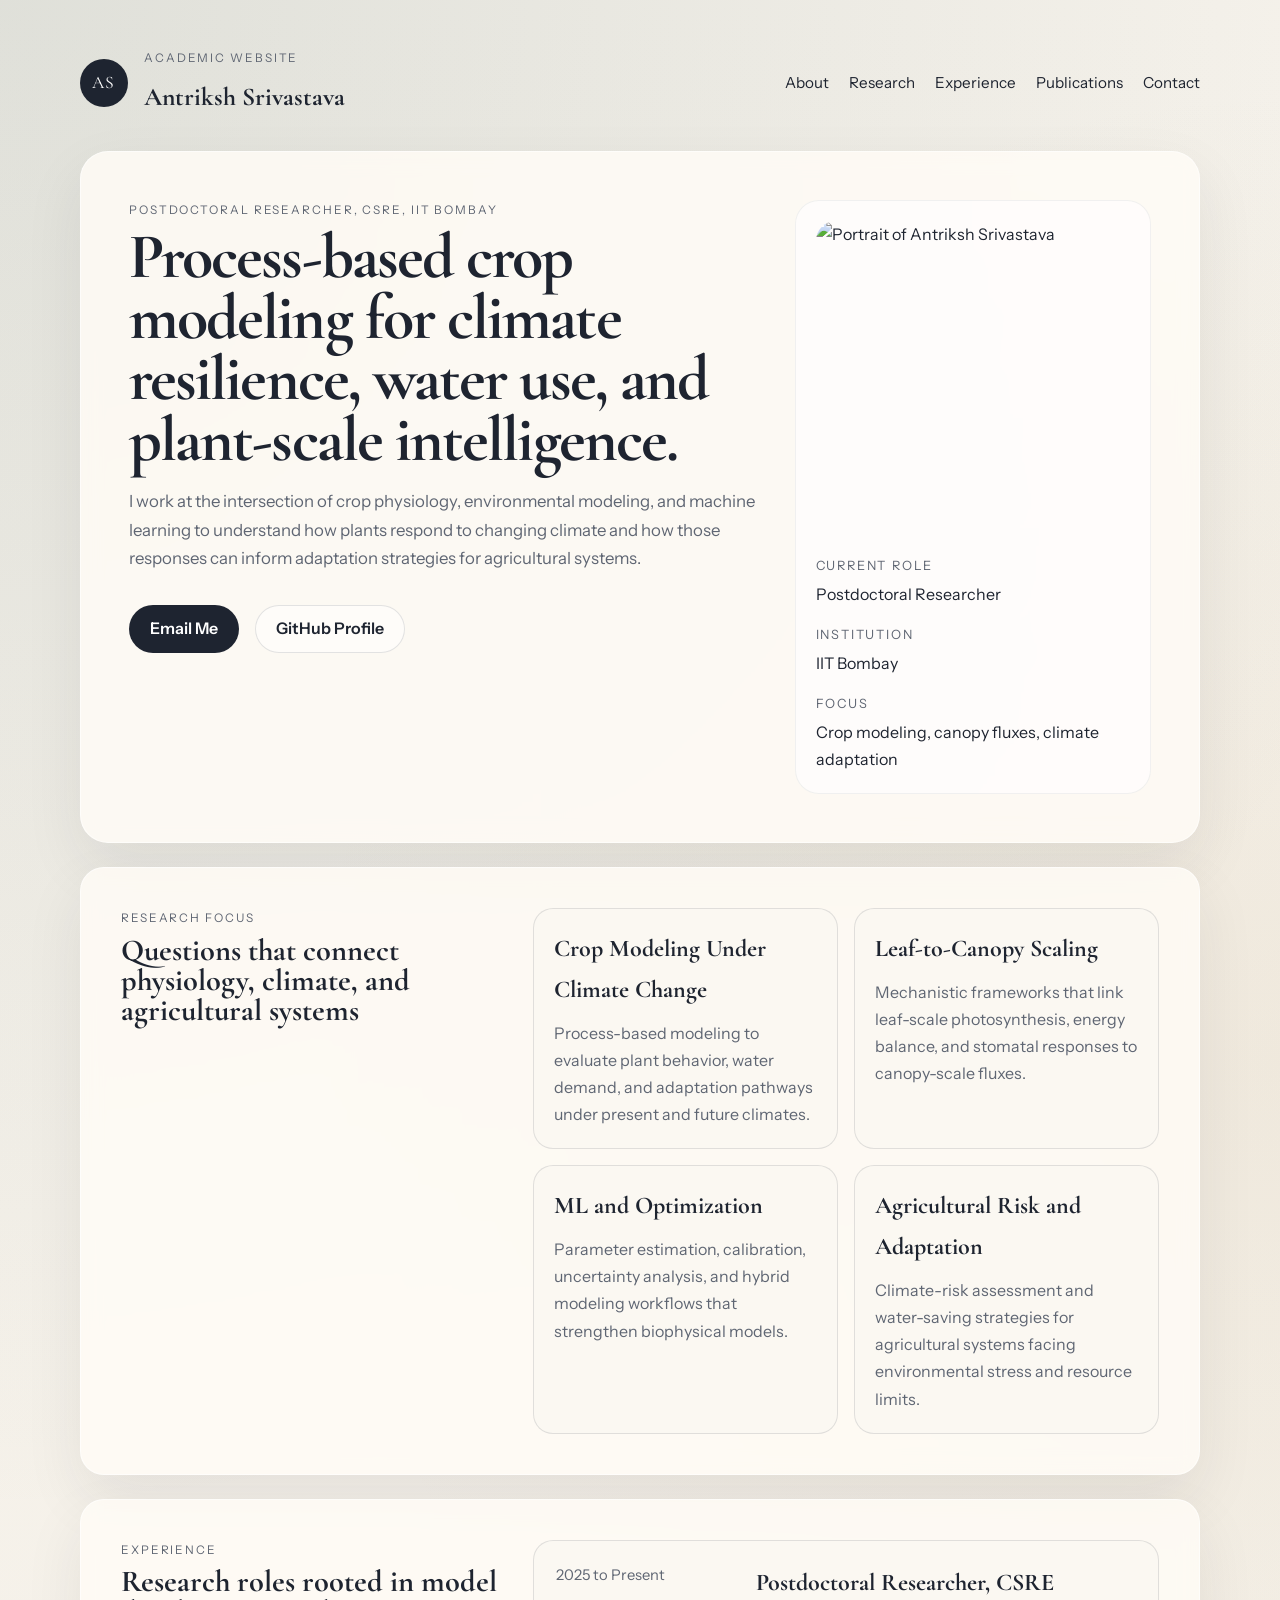
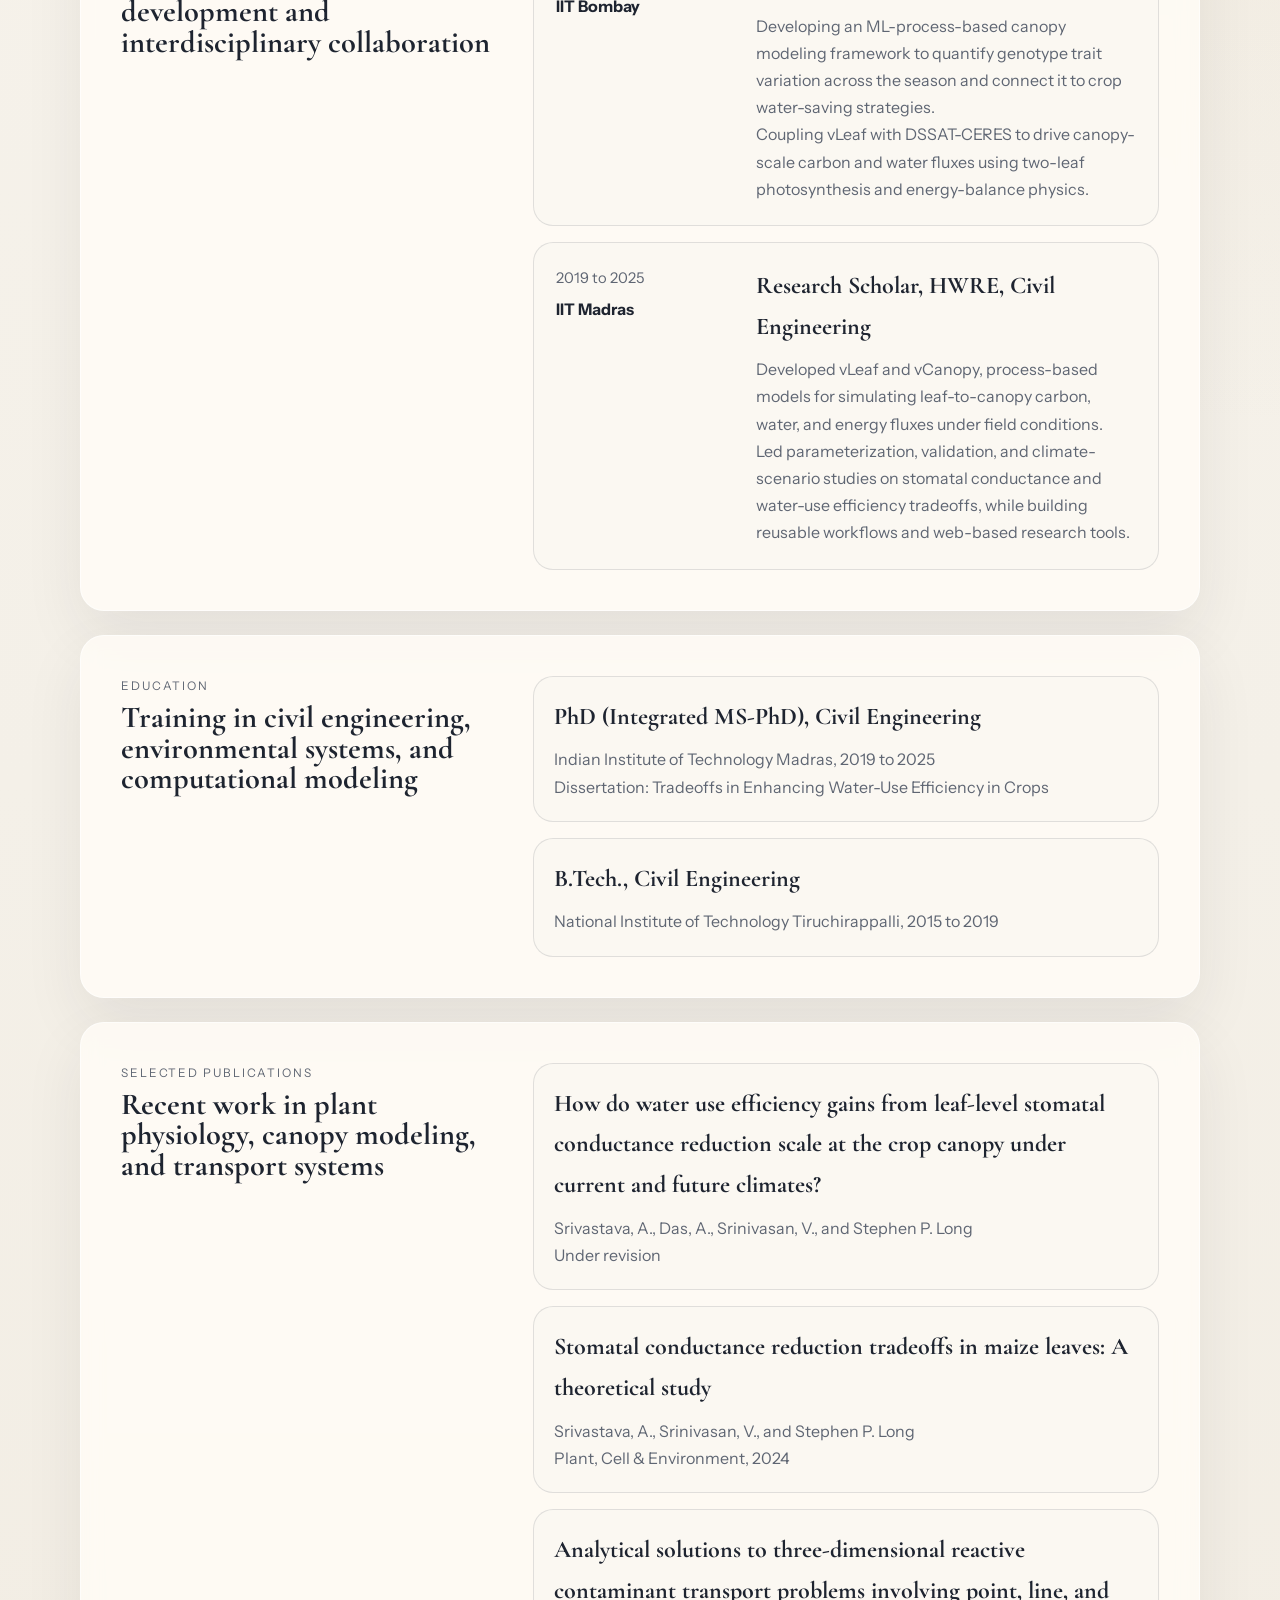
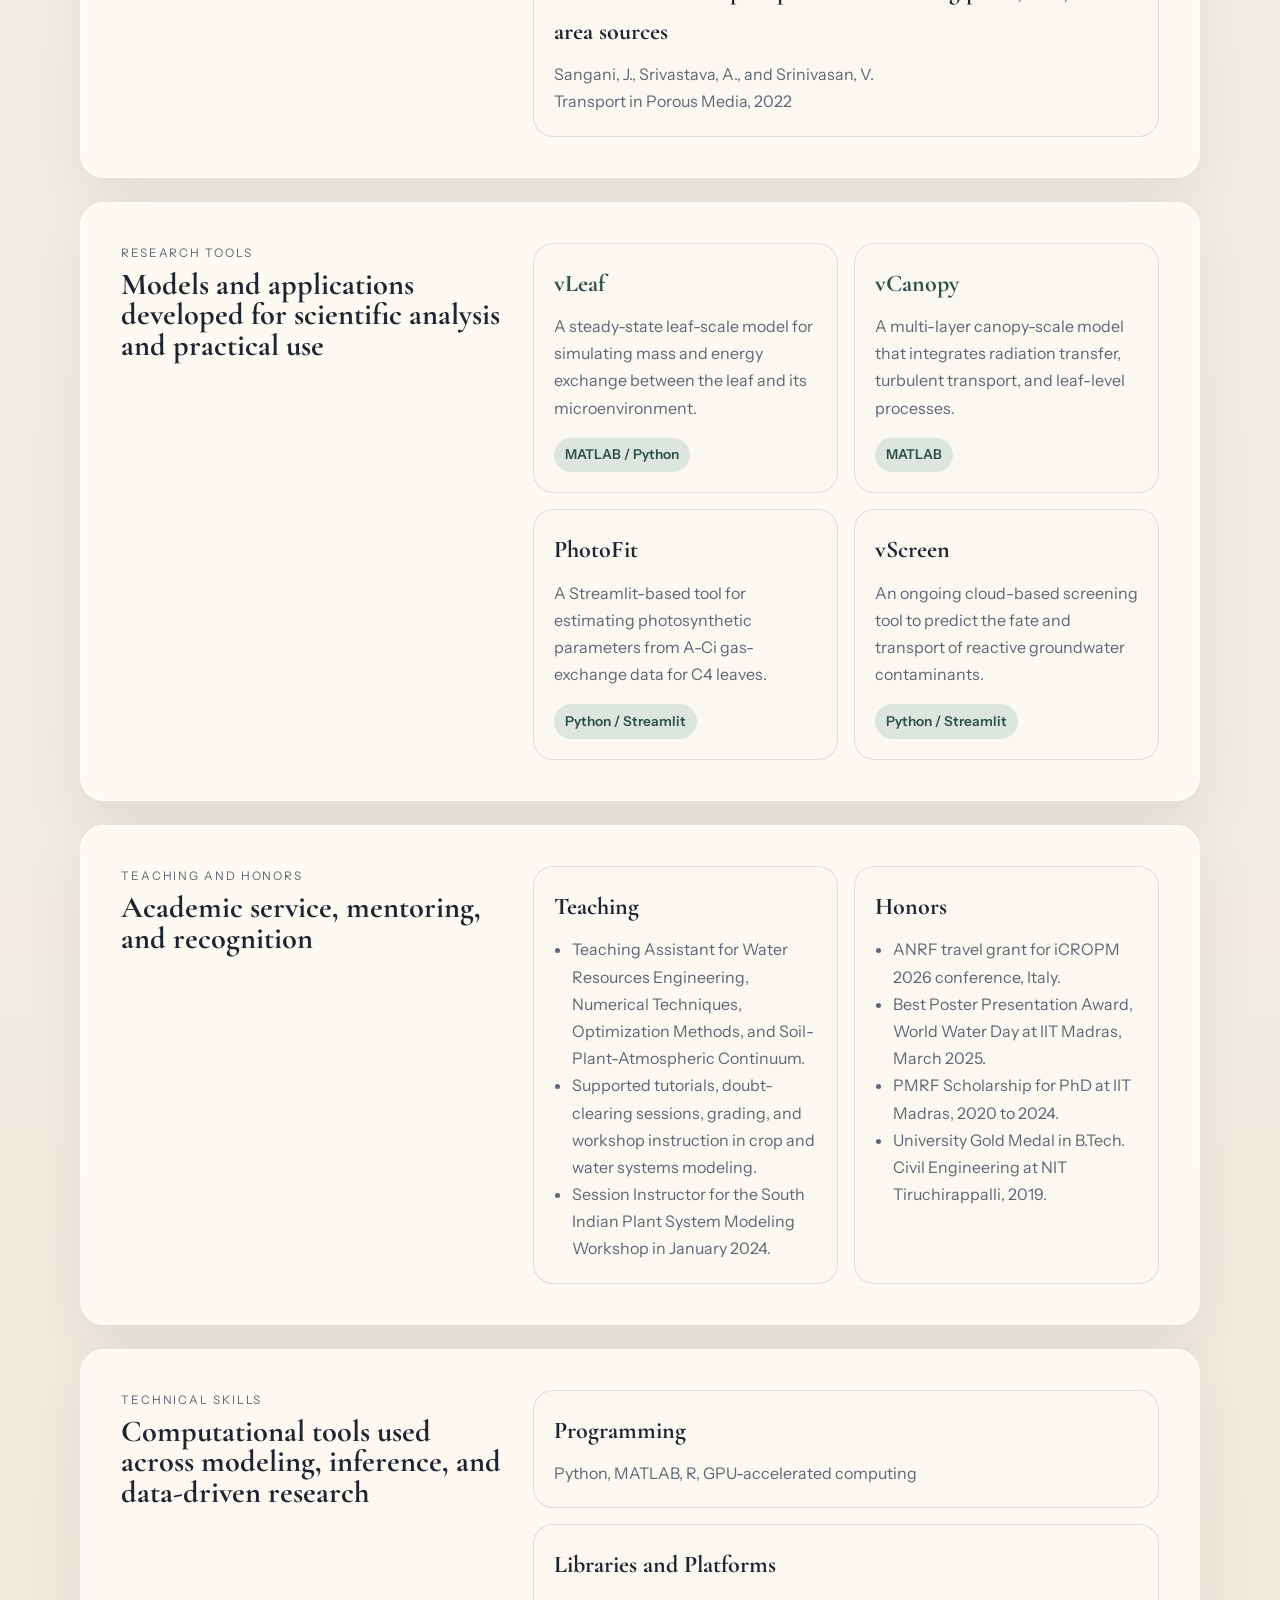
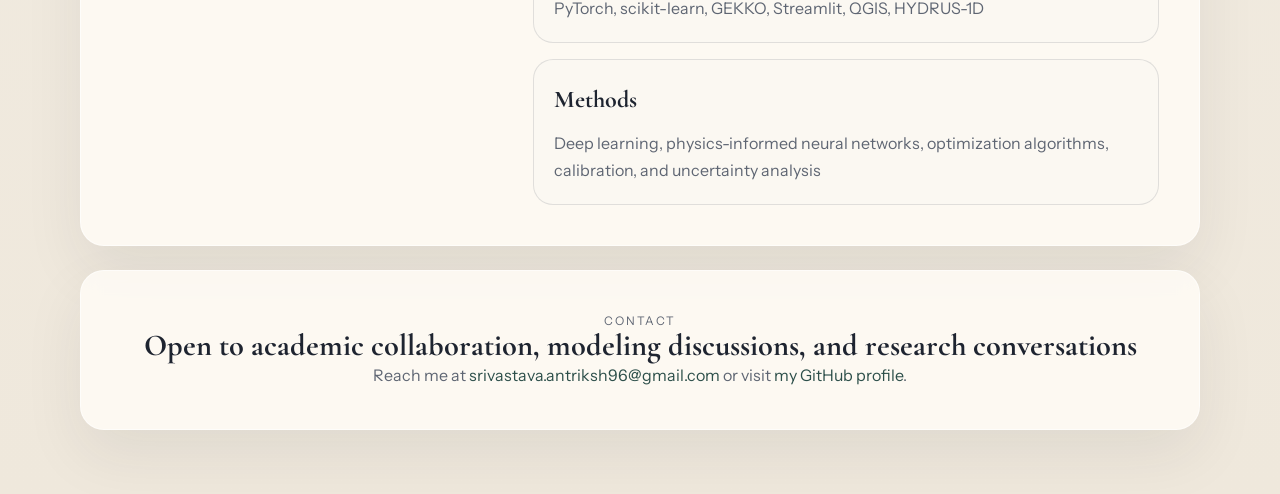
==== index.html @ 42d71ba9 "Create personal academic website" ====
<!DOCTYPE html>
<html lang="en">
<head>
  <meta charset="UTF-8">
  <meta name="viewport" content="width=device-width, initial-scale=1.0">
  <title>Antriksh Srivastava | Research Profile</title>
  <meta name="description" content="Academic profile of Antriksh Srivastava, Postdoctoral Researcher working on crop modeling, climate adaptation, and plant-environment interactions.">
  <link rel="preconnect" href="https://fonts.googleapis.com">
  <link rel="preconnect" href="https://fonts.gstatic.com" crossorigin>
  <link href="https://fonts.googleapis.com/css2?family=Cormorant+Garamond:wght@500;600;700&family=Instrument+Sans:wght@400;500;600&display=swap" rel="stylesheet">
  <link rel="stylesheet" href="styles.css">
</head>
<body>
  <div class="page-shell">
    <header class="site-header">
      <div class="brand">
        <span class="brand-mark">AS</span>
        <div>
          <p class="eyebrow">Academic Website</p>
          <h1>Antriksh Srivastava</h1>
        </div>
      </div>
      <nav class="site-nav" aria-label="Primary navigation">
        <a href="#about">About</a>
        <a href="#research">Research</a>
        <a href="#experience">Experience</a>
        <a href="#publications">Publications</a>
        <a href="#contact">Contact</a>
      </nav>
    </header>

    <main>
      <section class="hero" id="about">
        <div class="hero-copy">
          <p class="eyebrow">Postdoctoral Researcher, CSRE, IIT Bombay</p>
          <h2>Process-based crop modeling for climate resilience, water use, and plant-scale intelligence.</h2>
          <p class="lead">
            I work at the intersection of crop physiology, environmental modeling, and machine learning to understand how
            plants respond to changing climate and how those responses can inform adaptation strategies for agricultural systems.
          </p>
          <div class="hero-actions">
            <a class="button button-primary" href="mailto:srivastava.antriksh96@gmail.com">Email Me</a>
            <a class="button button-secondary" href="https://github.com/GitHub-srivastava" target="_blank" rel="noreferrer">GitHub Profile</a>
          </div>
        </div>
        <aside class="hero-card">
          <img src="https://avatars.githubusercontent.com/u/59443914?v=4" alt="Portrait of Antriksh Srivastava" class="profile-image">
          <dl>
            <div>
              <dt>Current Role</dt>
              <dd>Postdoctoral Researcher</dd>
            </div>
            <div>
              <dt>Institution</dt>
              <dd>IIT Bombay</dd>
            </div>
            <div>
              <dt>Focus</dt>
              <dd>Crop modeling, canopy fluxes, climate adaptation</dd>
            </div>
          </dl>
        </aside>
      </section>

      <section class="section-grid" id="research">
        <div>
          <p class="section-label">Research Focus</p>
          <h3>Questions that connect physiology, climate, and agricultural systems</h3>
        </div>
        <div class="cards">
          <article class="card">
            <h4>Crop Modeling Under Climate Change</h4>
            <p>Process-based modeling to evaluate plant behavior, water demand, and adaptation pathways under present and future climates.</p>
          </article>
          <article class="card">
            <h4>Leaf-to-Canopy Scaling</h4>
            <p>Mechanistic frameworks that link leaf-scale photosynthesis, energy balance, and stomatal responses to canopy-scale fluxes.</p>
          </article>
          <article class="card">
            <h4>ML and Optimization</h4>
            <p>Parameter estimation, calibration, uncertainty analysis, and hybrid modeling workflows that strengthen biophysical models.</p>
          </article>
          <article class="card">
            <h4>Agricultural Risk and Adaptation</h4>
            <p>Climate-risk assessment and water-saving strategies for agricultural systems facing environmental stress and resource limits.</p>
          </article>
        </div>
      </section>

      <section class="section-grid" id="experience">
        <div>
          <p class="section-label">Experience</p>
          <h3>Research roles rooted in model development and interdisciplinary collaboration</h3>
        </div>
        <div class="timeline">
          <article class="timeline-item">
            <div class="timeline-meta">
              <span>2025 to Present</span>
              <strong>IIT Bombay</strong>
            </div>
            <div>
              <h4>Postdoctoral Researcher, CSRE</h4>
              <p>Developing an ML-process-based canopy modeling framework to quantify genotype trait variation across the season and connect it to crop water-saving strategies.</p>
              <p>Coupling vLeaf with DSSAT-CERES to drive canopy-scale carbon and water fluxes using two-leaf photosynthesis and energy-balance physics.</p>
            </div>
          </article>
          <article class="timeline-item">
            <div class="timeline-meta">
              <span>2019 to 2025</span>
              <strong>IIT Madras</strong>
            </div>
            <div>
              <h4>Research Scholar, HWRE, Civil Engineering</h4>
              <p>Developed vLeaf and vCanopy, process-based models for simulating leaf-to-canopy carbon, water, and energy fluxes under field conditions.</p>
              <p>Led parameterization, validation, and climate-scenario studies on stomatal conductance and water-use efficiency tradeoffs, while building reusable workflows and web-based research tools.</p>
            </div>
          </article>
        </div>
      </section>

      <section class="section-grid">
        <div>
          <p class="section-label">Education</p>
          <h3>Training in civil engineering, environmental systems, and computational modeling</h3>
        </div>
        <div class="stack-list">
          <article>
            <h4>PhD (Integrated MS-PhD), Civil Engineering</h4>
            <p>Indian Institute of Technology Madras, 2019 to 2025</p>
            <p class="muted">Dissertation: Tradeoffs in Enhancing Water-Use Efficiency in Crops</p>
          </article>
          <article>
            <h4>B.Tech., Civil Engineering</h4>
            <p>National Institute of Technology Tiruchirappalli, 2015 to 2019</p>
          </article>
        </div>
      </section>

      <section class="section-grid" id="publications">
        <div>
          <p class="section-label">Selected Publications</p>
          <h3>Recent work in plant physiology, canopy modeling, and transport systems</h3>
        </div>
        <div class="stack-list publication-list">
          <article>
            <h4>How do water use efficiency gains from leaf-level stomatal conductance reduction scale at the crop canopy under current and future climates?</h4>
            <p>Srivastava, A., Das, A., Srinivasan, V., and Stephen P. Long</p>
            <p class="muted">Under revision</p>
          </article>
          <article>
            <h4>Stomatal conductance reduction tradeoffs in maize leaves: A theoretical study</h4>
            <p>Srivastava, A., Srinivasan, V., and Stephen P. Long</p>
            <p class="muted">Plant, Cell &amp; Environment, 2024</p>
          </article>
          <article>
            <h4>Analytical solutions to three-dimensional reactive contaminant transport problems involving point, line, and area sources</h4>
            <p>Sangani, J., Srivastava, A., and Srinivasan, V.</p>
            <p class="muted">Transport in Porous Media, 2022</p>
          </article>
        </div>
      </section>

      <section class="section-grid">
        <div>
          <p class="section-label">Research Tools</p>
          <h3>Models and applications developed for scientific analysis and practical use</h3>
        </div>
        <div class="cards">
          <article class="card tool-card">
            <h4><a href="https://github.com/GitHub-srivastava/vLeaf" target="_blank" rel="noreferrer">vLeaf</a></h4>
            <p>A steady-state leaf-scale model for simulating mass and energy exchange between the leaf and its microenvironment.</p>
            <span class="tag">MATLAB / Python</span>
          </article>
          <article class="card tool-card">
            <h4><a href="https://github.com/GitHub-srivastava/vCanopy" target="_blank" rel="noreferrer">vCanopy</a></h4>
            <p>A multi-layer canopy-scale model that integrates radiation transfer, turbulent transport, and leaf-level processes.</p>
            <span class="tag">MATLAB</span>
          </article>
          <article class="card tool-card">
            <h4>PhotoFit</h4>
            <p>A Streamlit-based tool for estimating photosynthetic parameters from A-Ci gas-exchange data for C4 leaves.</p>
            <span class="tag">Python / Streamlit</span>
          </article>
          <article class="card tool-card">
            <h4>vScreen</h4>
            <p>An ongoing cloud-based screening tool to predict the fate and transport of reactive groundwater contaminants.</p>
            <span class="tag">Python / Streamlit</span>
          </article>
        </div>
      </section>

      <section class="section-grid">
        <div>
          <p class="section-label">Teaching and Honors</p>
          <h3>Academic service, mentoring, and recognition</h3>
        </div>
        <div class="two-column-list">
          <div>
            <h4>Teaching</h4>
            <ul>
              <li>Teaching Assistant for Water Resources Engineering, Numerical Techniques, Optimization Methods, and Soil-Plant-Atmospheric Continuum.</li>
              <li>Supported tutorials, doubt-clearing sessions, grading, and workshop instruction in crop and water systems modeling.</li>
              <li>Session Instructor for the South Indian Plant System Modeling Workshop in January 2024.</li>
            </ul>
          </div>
          <div>
            <h4>Honors</h4>
            <ul>
              <li>ANRF travel grant for iCROPM 2026 conference, Italy.</li>
              <li>Best Poster Presentation Award, World Water Day at IIT Madras, March 2025.</li>
              <li>PMRF Scholarship for PhD at IIT Madras, 2020 to 2024.</li>
              <li>University Gold Medal in B.Tech. Civil Engineering at NIT Tiruchirappalli, 2019.</li>
            </ul>
          </div>
        </div>
      </section>

      <section class="section-grid">
        <div>
          <p class="section-label">Technical Skills</p>
          <h3>Computational tools used across modeling, inference, and data-driven research</h3>
        </div>
        <div class="skill-groups">
          <article>
            <h4>Programming</h4>
            <p>Python, MATLAB, R, GPU-accelerated computing</p>
          </article>
          <article>
            <h4>Libraries and Platforms</h4>
            <p>PyTorch, scikit-learn, GEKKO, Streamlit, QGIS, HYDRUS-1D</p>
          </article>
          <article>
            <h4>Methods</h4>
            <p>Deep learning, physics-informed neural networks, optimization algorithms, calibration, and uncertainty analysis</p>
          </article>
        </div>
      </section>

      <section class="contact-section" id="contact">
        <p class="section-label">Contact</p>
        <h3>Open to academic collaboration, modeling discussions, and research conversations</h3>
        <p>
          Reach me at <a href="mailto:srivastava.antriksh96@gmail.com">srivastava.antriksh96@gmail.com</a>
          or visit <a href="https://github.com/GitHub-srivastava" target="_blank" rel="noreferrer">my GitHub profile</a>.
        </p>
      </section>
    </main>
  </div>
</body>
</html>
---- styles.css ----
:root {
  --bg: #f4f0e8;
  --paper: rgba(255, 252, 246, 0.85);
  --surface: #fbf8f2;
  --ink: #1e2430;
  --muted: #5f6673;
  --line: rgba(30, 36, 48, 0.12);
  --accent: #2d4f4a;
  --accent-soft: #dce6df;
  --shadow: 0 24px 60px rgba(34, 41, 56, 0.08);
}

* {
  box-sizing: border-box;
}

html {
  scroll-behavior: smooth;
}

body {
  margin: 0;
  font-family: "Instrument Sans", sans-serif;
  color: var(--ink);
  background:
    radial-gradient(circle at top left, rgba(45, 79, 74, 0.12), transparent 28%),
    radial-gradient(circle at right 20%, rgba(189, 163, 119, 0.12), transparent 22%),
    linear-gradient(180deg, #f8f4ed 0%, var(--bg) 45%, #efe8dc 100%);
  line-height: 1.7;
}

img {
  max-width: 100%;
  display: block;
}

a {
  color: var(--accent);
  text-decoration: none;
}

a:hover {
  text-decoration: underline;
}

.page-shell {
  width: min(1120px, calc(100% - 2rem));
  margin: 0 auto;
  padding: 2rem 0 4rem;
}

.site-header {
  display: flex;
  justify-content: space-between;
  align-items: center;
  gap: 1.5rem;
  padding: 1rem 0 2rem;
}

.brand {
  display: flex;
  align-items: center;
  gap: 1rem;
}

.brand h1,
.hero h2,
.section-grid h3,
.contact-section h3,
.card h4,
.timeline-item h4,
.stack-list h4,
.two-column-list h4,
.skill-groups h4 {
  font-family: "Cormorant Garamond", serif;
}

.brand h1 {
  margin: 0;
  font-size: 1.6rem;
}

.brand-mark {
  width: 3rem;
  height: 3rem;
  border-radius: 50%;
  display: grid;
  place-items: center;
  background: var(--ink);
  color: #fff;
  font-family: "Cormorant Garamond", serif;
  font-size: 1.1rem;
  letter-spacing: 0.08em;
}

.eyebrow,
.section-label {
  margin: 0 0 0.45rem;
  text-transform: uppercase;
  letter-spacing: 0.16em;
  font-size: 0.74rem;
  color: var(--muted);
}

.site-nav {
  display: flex;
  flex-wrap: wrap;
  gap: 1.25rem;
}

.site-nav a {
  font-size: 0.95rem;
  color: var(--ink);
}

.hero,
.section-grid,
.contact-section {
  background: var(--paper);
  border: 1px solid rgba(255, 255, 255, 0.55);
  box-shadow: var(--shadow);
  backdrop-filter: blur(10px);
}

.hero {
  display: grid;
  grid-template-columns: minmax(0, 1.6fr) minmax(280px, 0.9fr);
  gap: 2rem;
  padding: 3rem;
  border-radius: 28px;
}

.hero h2 {
  margin: 0;
  font-size: clamp(2.7rem, 5vw, 4.4rem);
  line-height: 0.95;
  letter-spacing: -0.03em;
}

.lead {
  max-width: 62ch;
  font-size: 1.05rem;
  color: var(--muted);
}

.hero-actions {
  display: flex;
  flex-wrap: wrap;
  gap: 1rem;
  margin-top: 2rem;
}

.button {
  display: inline-flex;
  align-items: center;
  justify-content: center;
  min-height: 48px;
  padding: 0 1.25rem;
  border-radius: 999px;
  border: 1px solid transparent;
  font-weight: 600;
}

.button:hover {
  text-decoration: none;
}

.button-primary {
  background: var(--ink);
  color: #fff;
}

.button-secondary {
  border-color: var(--line);
  color: var(--ink);
  background: rgba(255, 255, 255, 0.55);
}

.hero-card {
  padding: 1.25rem;
  border-radius: 24px;
  background: rgba(255, 255, 255, 0.62);
  border: 1px solid rgba(30, 36, 48, 0.06);
}

.profile-image {
  aspect-ratio: 1 / 1;
  object-fit: cover;
  border-radius: 20px;
  margin-bottom: 1.25rem;
}

.hero-card dl {
  margin: 0;
  display: grid;
  gap: 1rem;
}

.hero-card dt {
  font-size: 0.8rem;
  text-transform: uppercase;
  letter-spacing: 0.14em;
  color: var(--muted);
}

.hero-card dd {
  margin: 0.25rem 0 0;
  font-size: 1rem;
}

.section-grid,
.contact-section {
  margin-top: 1.5rem;
  padding: 2.5rem;
  border-radius: 24px;
}

.section-grid {
  display: grid;
  grid-template-columns: minmax(240px, 0.85fr) minmax(0, 1.4fr);
  gap: 2rem;
}

.section-grid h3,
.contact-section h3 {
  margin: 0;
  font-size: clamp(1.9rem, 2vw, 2.6rem);
  line-height: 1;
}

.cards {
  display: grid;
  grid-template-columns: repeat(2, minmax(0, 1fr));
  gap: 1rem;
}

.card,
.stack-list article,
.skill-groups article,
.two-column-list > div,
.timeline-item {
  border: 1px solid var(--line);
  border-radius: 20px;
  background: var(--surface);
}

.card,
.stack-list article,
.skill-groups article,
.two-column-list > div {
  padding: 1.25rem;
}

.card h4,
.stack-list h4,
.timeline-item h4,
.skill-groups h4,
.two-column-list h4 {
  margin: 0 0 0.55rem;
  font-size: 1.5rem;
}

.card p,
.stack-list p,
.timeline-item p,
.skill-groups p,
.two-column-list li,
.contact-section p {
  margin: 0;
  color: var(--muted);
}

.timeline {
  display: grid;
  gap: 1rem;
}

.timeline-item {
  display: grid;
  grid-template-columns: 180px minmax(0, 1fr);
  gap: 1.25rem;
  padding: 1.4rem;
}

.timeline-meta span,
.timeline-meta strong {
  display: block;
}

.timeline-meta span {
  color: var(--muted);
  font-size: 0.92rem;
}

.timeline-meta strong {
  margin-top: 0.3rem;
}

.stack-list,
.skill-groups {
  display: grid;
  gap: 1rem;
}

.muted {
  color: var(--muted);
}

.two-column-list {
  display: grid;
  grid-template-columns: repeat(2, minmax(0, 1fr));
  gap: 1rem;
}

.two-column-list ul {
  margin: 0;
  padding-left: 1.1rem;
  color: var(--muted);
}

.tag {
  display: inline-block;
  margin-top: 1rem;
  padding: 0.35rem 0.7rem;
  border-radius: 999px;
  background: var(--accent-soft);
  color: var(--accent);
  font-size: 0.85rem;
  font-weight: 600;
}

.contact-section {
  text-align: center;
}

@media (max-width: 900px) {
  .site-header,
  .hero,
  .section-grid,
  .timeline-item,
  .two-column-list {
    grid-template-columns: 1fr;
  }

  .site-header {
    display: grid;
  }

  .site-nav {
    gap: 0.9rem;
  }

  .cards {
    grid-template-columns: 1fr;
  }

  .hero,
  .section-grid,
  .contact-section {
    padding: 1.6rem;
  }
}

@media (max-width: 640px) {
  .page-shell {
    width: min(100% - 1rem, 1120px);
  }

  .hero h2 {
    font-size: 2.35rem;
  }

  .brand {
    align-items: flex-start;
  }
}
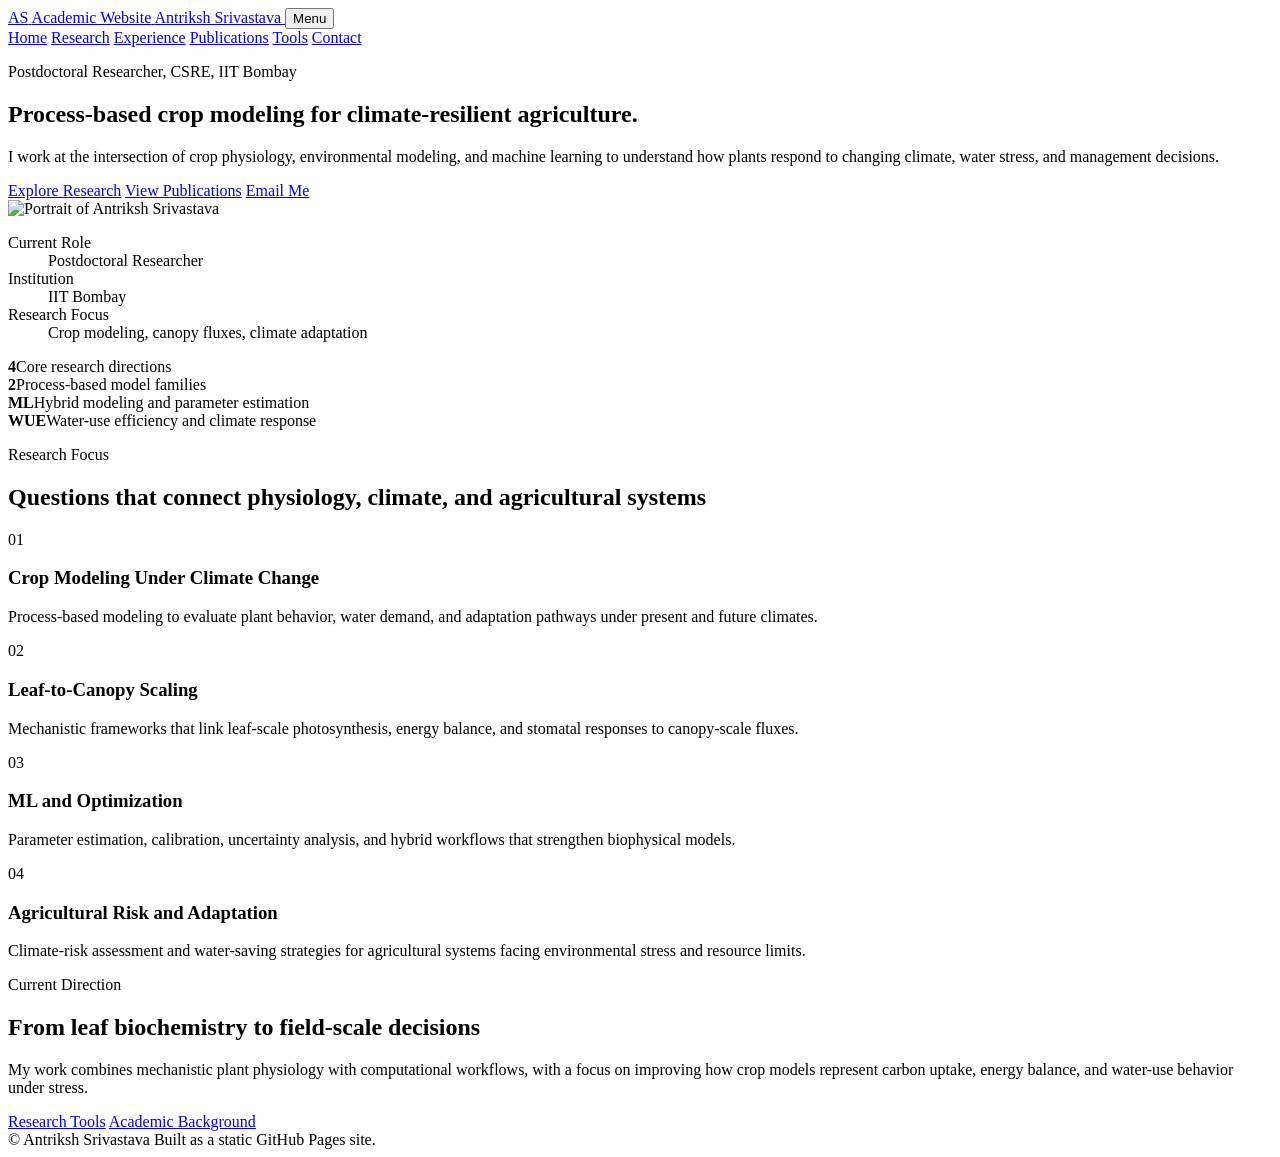
==== commit a564de83: "Uploaded the updated website html files" ====
--- a/index.html
+++ b/index.html
@@ -3,49 +3,50 @@
 <head>
   <meta charset="UTF-8">
   <meta name="viewport" content="width=device-width, initial-scale=1.0">
-  <title>Antriksh Srivastava | Research Profile</title>
-  <meta name="description" content="Academic profile of Antriksh Srivastava, Postdoctoral Researcher working on crop modeling, climate adaptation, and plant-environment interactions.">
+  <title>Antriksh Srivastava | Crop Modeling and Plant-Environment Research</title>
+  <meta name="description" content="Academic website of Antriksh Srivastava, Postdoctoral Researcher working on crop modeling, canopy fluxes, water use, climate adaptation, and machine learning.">
   <link rel="preconnect" href="https://fonts.googleapis.com">
   <link rel="preconnect" href="https://fonts.gstatic.com" crossorigin>
-  <link href="https://fonts.googleapis.com/css2?family=Cormorant+Garamond:wght@500;600;700&family=Instrument+Sans:wght@400;500;600&display=swap" rel="stylesheet">
-  <link rel="stylesheet" href="styles.css">
+  <link href="https://fonts.googleapis.com/css2?family=Cormorant+Garamond:wght@500;600;700&family=Instrument+Sans:wght@400;500;600;700;800&display=swap" rel="stylesheet">
+  <link rel="stylesheet" href="assets/css/styles.css">
 </head>
-<body>
+<body data-page="home">
   <div class="page-shell">
     <header class="site-header">
-      <div class="brand">
+      <a class="brand" href="index.html" aria-label="Go to homepage">
         <span class="brand-mark">AS</span>
-        <div>
-          <p class="eyebrow">Academic Website</p>
-          <h1>Antriksh Srivastava</h1>
-        </div>
-      </div>
-      <nav class="site-nav" aria-label="Primary navigation">
-        <a href="#about">About</a>
-        <a href="#research">Research</a>
-        <a href="#experience">Experience</a>
-        <a href="#publications">Publications</a>
-        <a href="#contact">Contact</a>
+        <span>
+          <span class="eyebrow">Academic Website</span>
+          <span class="brand-title">Antriksh Srivastava</span>
+        </span>
+      </a>
+      <button class="mobile-nav-toggle" type="button" aria-expanded="false" aria-controls="primary-nav">Menu</button>
+      <nav class="site-nav" id="primary-nav" aria-label="Primary navigation">
+        <a href="index.html" data-nav="home">Home</a>
+        <a href="research.html" data-nav="research">Research</a>
+        <a href="experience.html" data-nav="experience">Experience</a>
+        <a href="publications.html" data-nav="publications">Publications</a>
+        <a href="tools.html" data-nav="tools">Tools</a>
+        <a href="contact.html" data-nav="contact">Contact</a>
       </nav>
     </header>
-
     <main>
-      <section class="hero" id="about">
+      <section class="hero">
         <div class="hero-copy">
           <p class="eyebrow">Postdoctoral Researcher, CSRE, IIT Bombay</p>
-          <h2>Process-based crop modeling for climate resilience, water use, and plant-scale intelligence.</h2>
+          <h1>Process-based crop modeling for <span>climate-resilient agriculture.</span></h1>
           <p class="lead">
-            I work at the intersection of crop physiology, environmental modeling, and machine learning to understand how
-            plants respond to changing climate and how those responses can inform adaptation strategies for agricultural systems.
+            I work at the intersection of crop physiology, environmental modeling, and machine learning to understand how plants respond to changing climate, water stress, and management decisions.
           </p>
           <div class="hero-actions">
-            <a class="button button-primary" href="mailto:srivastava.antriksh96@gmail.com">Email Me</a>
-            <a class="button button-secondary" href="https://github.com/GitHub-srivastava" target="_blank" rel="noreferrer">GitHub Profile</a>
+            <a class="button button-primary" href="research.html">Explore Research</a>
+            <a class="button button-secondary" href="publications.html">View Publications</a>
+            <a class="button button-secondary" href="mailto:srivastava.antriksh96@gmail.com">Email Me</a>
           </div>
         </div>
         <aside class="hero-card">
           <img src="https://avatars.githubusercontent.com/u/59443914?v=4" alt="Portrait of Antriksh Srivastava" class="profile-image">
-          <dl>
+          <dl class="profile-meta">
             <div>
               <dt>Current Role</dt>
               <dd>Postdoctoral Researcher</dd>
@@ -55,196 +56,72 @@
               <dd>IIT Bombay</dd>
             </div>
             <div>
-              <dt>Focus</dt>
+              <dt>Research Focus</dt>
               <dd>Crop modeling, canopy fluxes, climate adaptation</dd>
             </div>
           </dl>
         </aside>
       </section>
 
-      <section class="section-grid" id="research">
+      <section class="stat-strip reveal">
+        <div class="stat"><strong>4</strong><span>Core research directions</span></div>
+        <div class="stat"><strong>2</strong><span>Process-based model families</span></div>
+        <div class="stat"><strong>ML</strong><span>Hybrid modeling and parameter estimation</span></div>
+        <div class="stat"><strong>WUE</strong><span>Water-use efficiency and climate response</span></div>
+      </section>
+
+      <section class="panel section-grid reveal">
         <div>
           <p class="section-label">Research Focus</p>
-          <h3>Questions that connect physiology, climate, and agricultural systems</h3>
+          <h2>Questions that connect physiology, climate, and agricultural systems</h2>
         </div>
         <div class="cards">
-          <article class="card">
-            <h4>Crop Modeling Under Climate Change</h4>
+          <article class="card reveal reveal-delay-1">
+            <span class="card-icon">01</span>
+            <h3>Crop Modeling Under Climate Change</h3>
             <p>Process-based modeling to evaluate plant behavior, water demand, and adaptation pathways under present and future climates.</p>
           </article>
-          <article class="card">
-            <h4>Leaf-to-Canopy Scaling</h4>
+          <article class="card reveal reveal-delay-2">
+            <span class="card-icon">02</span>
+            <h3>Leaf-to-Canopy Scaling</h3>
             <p>Mechanistic frameworks that link leaf-scale photosynthesis, energy balance, and stomatal responses to canopy-scale fluxes.</p>
           </article>
-          <article class="card">
-            <h4>ML and Optimization</h4>
-            <p>Parameter estimation, calibration, uncertainty analysis, and hybrid modeling workflows that strengthen biophysical models.</p>
+          <article class="card reveal reveal-delay-1">
+            <span class="card-icon">03</span>
+            <h3>ML and Optimization</h3>
+            <p>Parameter estimation, calibration, uncertainty analysis, and hybrid workflows that strengthen biophysical models.</p>
           </article>
-          <article class="card">
-            <h4>Agricultural Risk and Adaptation</h4>
+          <article class="card reveal reveal-delay-2">
+            <span class="card-icon">04</span>
+            <h3>Agricultural Risk and Adaptation</h3>
             <p>Climate-risk assessment and water-saving strategies for agricultural systems facing environmental stress and resource limits.</p>
           </article>
         </div>
       </section>
 
-      <section class="section-grid" id="experience">
+      <section class="panel section-grid reveal">
         <div>
-          <p class="section-label">Experience</p>
-          <h3>Research roles rooted in model development and interdisciplinary collaboration</h3>
+          <p class="section-label">Current Direction</p>
+          <h2>From leaf biochemistry to field-scale decisions</h2>
         </div>
-        <div class="timeline">
-          <article class="timeline-item">
-            <div class="timeline-meta">
-              <span>2025 to Present</span>
-              <strong>IIT Bombay</strong>
-            </div>
-            <div>
-              <h4>Postdoctoral Researcher, CSRE</h4>
-              <p>Developing an ML-process-based canopy modeling framework to quantify genotype trait variation across the season and connect it to crop water-saving strategies.</p>
-              <p>Coupling vLeaf with DSSAT-CERES to drive canopy-scale carbon and water fluxes using two-leaf photosynthesis and energy-balance physics.</p>
-            </div>
-          </article>
-          <article class="timeline-item">
-            <div class="timeline-meta">
-              <span>2019 to 2025</span>
-              <strong>IIT Madras</strong>
-            </div>
-            <div>
-              <h4>Research Scholar, HWRE, Civil Engineering</h4>
-              <p>Developed vLeaf and vCanopy, process-based models for simulating leaf-to-canopy carbon, water, and energy fluxes under field conditions.</p>
-              <p>Led parameterization, validation, and climate-scenario studies on stomatal conductance and water-use efficiency tradeoffs, while building reusable workflows and web-based research tools.</p>
-            </div>
-          </article>
-        </div>
-      </section>
-
-      <section class="section-grid">
         <div>
-          <p class="section-label">Education</p>
-          <h3>Training in civil engineering, environmental systems, and computational modeling</h3>
-        </div>
-        <div class="stack-list">
-          <article>
-            <h4>PhD (Integrated MS-PhD), Civil Engineering</h4>
-            <p>Indian Institute of Technology Madras, 2019 to 2025</p>
-            <p class="muted">Dissertation: Tradeoffs in Enhancing Water-Use Efficiency in Crops</p>
-          </article>
-          <article>
-            <h4>B.Tech., Civil Engineering</h4>
-            <p>National Institute of Technology Tiruchirappalli, 2015 to 2019</p>
-          </article>
-        </div>
-      </section>
-
-      <section class="section-grid" id="publications">
-        <div>
-          <p class="section-label">Selected Publications</p>
-          <h3>Recent work in plant physiology, canopy modeling, and transport systems</h3>
-        </div>
-        <div class="stack-list publication-list">
-          <article>
-            <h4>How do water use efficiency gains from leaf-level stomatal conductance reduction scale at the crop canopy under current and future climates?</h4>
-            <p>Srivastava, A., Das, A., Srinivasan, V., and Stephen P. Long</p>
-            <p class="muted">Under revision</p>
-          </article>
-          <article>
-            <h4>Stomatal conductance reduction tradeoffs in maize leaves: A theoretical study</h4>
-            <p>Srivastava, A., Srinivasan, V., and Stephen P. Long</p>
-            <p class="muted">Plant, Cell &amp; Environment, 2024</p>
-          </article>
-          <article>
-            <h4>Analytical solutions to three-dimensional reactive contaminant transport problems involving point, line, and area sources</h4>
-            <p>Sangani, J., Srivastava, A., and Srinivasan, V.</p>
-            <p class="muted">Transport in Porous Media, 2022</p>
-          </article>
-        </div>
-      </section>
-
-      <section class="section-grid">
-        <div>
-          <p class="section-label">Research Tools</p>
-          <h3>Models and applications developed for scientific analysis and practical use</h3>
-        </div>
-        <div class="cards">
-          <article class="card tool-card">
-            <h4><a href="https://github.com/GitHub-srivastava/vLeaf" target="_blank" rel="noreferrer">vLeaf</a></h4>
-            <p>A steady-state leaf-scale model for simulating mass and energy exchange between the leaf and its microenvironment.</p>
-            <span class="tag">MATLAB / Python</span>
-          </article>
-          <article class="card tool-card">
-            <h4><a href="https://github.com/GitHub-srivastava/vCanopy" target="_blank" rel="noreferrer">vCanopy</a></h4>
-            <p>A multi-layer canopy-scale model that integrates radiation transfer, turbulent transport, and leaf-level processes.</p>
-            <span class="tag">MATLAB</span>
-          </article>
-          <article class="card tool-card">
-            <h4>PhotoFit</h4>
-            <p>A Streamlit-based tool for estimating photosynthetic parameters from A-Ci gas-exchange data for C4 leaves.</p>
-            <span class="tag">Python / Streamlit</span>
-          </article>
-          <article class="card tool-card">
-            <h4>vScreen</h4>
-            <p>An ongoing cloud-based screening tool to predict the fate and transport of reactive groundwater contaminants.</p>
-            <span class="tag">Python / Streamlit</span>
-          </article>
-        </div>
-      </section>
-
-      <section class="section-grid">
-        <div>
-          <p class="section-label">Teaching and Honors</p>
-          <h3>Academic service, mentoring, and recognition</h3>
-        </div>
-        <div class="two-column-list">
-          <div>
-            <h4>Teaching</h4>
-            <ul>
-              <li>Teaching Assistant for Water Resources Engineering, Numerical Techniques, Optimization Methods, and Soil-Plant-Atmospheric Continuum.</li>
-              <li>Supported tutorials, doubt-clearing sessions, grading, and workshop instruction in crop and water systems modeling.</li>
-              <li>Session Instructor for the South Indian Plant System Modeling Workshop in January 2024.</li>
-            </ul>
-          </div>
-          <div>
-            <h4>Honors</h4>
-            <ul>
-              <li>ANRF travel grant for iCROPM 2026 conference, Italy.</li>
-              <li>Best Poster Presentation Award, World Water Day at IIT Madras, March 2025.</li>
-              <li>PMRF Scholarship for PhD at IIT Madras, 2020 to 2024.</li>
-              <li>University Gold Medal in B.Tech. Civil Engineering at NIT Tiruchirappalli, 2019.</li>
-            </ul>
+          <p class="panel-lead">
+            My work combines mechanistic plant physiology with computational workflows, with a focus on improving how crop models represent carbon uptake, energy balance, and water-use behavior under stress.
+          </p>
+          <div class="action-row">
+            <a class="button button-primary" href="tools.html">Research Tools</a>
+            <a class="button button-secondary" href="experience.html">Academic Background</a>
           </div>
         </div>
       </section>
-
-      <section class="section-grid">
-        <div>
-          <p class="section-label">Technical Skills</p>
-          <h3>Computational tools used across modeling, inference, and data-driven research</h3>
-        </div>
-        <div class="skill-groups">
-          <article>
-            <h4>Programming</h4>
-            <p>Python, MATLAB, R, GPU-accelerated computing</p>
-          </article>
-          <article>
-            <h4>Libraries and Platforms</h4>
-            <p>PyTorch, scikit-learn, GEKKO, Streamlit, QGIS, HYDRUS-1D</p>
-          </article>
-          <article>
-            <h4>Methods</h4>
-            <p>Deep learning, physics-informed neural networks, optimization algorithms, calibration, and uncertainty analysis</p>
-          </article>
-        </div>
-      </section>
-
-      <section class="contact-section" id="contact">
-        <p class="section-label">Contact</p>
-        <h3>Open to academic collaboration, modeling discussions, and research conversations</h3>
-        <p>
-          Reach me at <a href="mailto:srivastava.antriksh96@gmail.com">srivastava.antriksh96@gmail.com</a>
-          or visit <a href="https://github.com/GitHub-srivastava" target="_blank" rel="noreferrer">my GitHub profile</a>.
-        </p>
-      </section>
     </main>
+    <footer class="footer">
+      <div class="footer-inner">
+        <span>© <span data-current-year></span> Antriksh Srivastava</span>
+        <span>Built as a static GitHub Pages site.</span>
+      </div>
+    </footer>
   </div>
+  <script src="assets/js/main.js"></script>
 </body>
 </html>
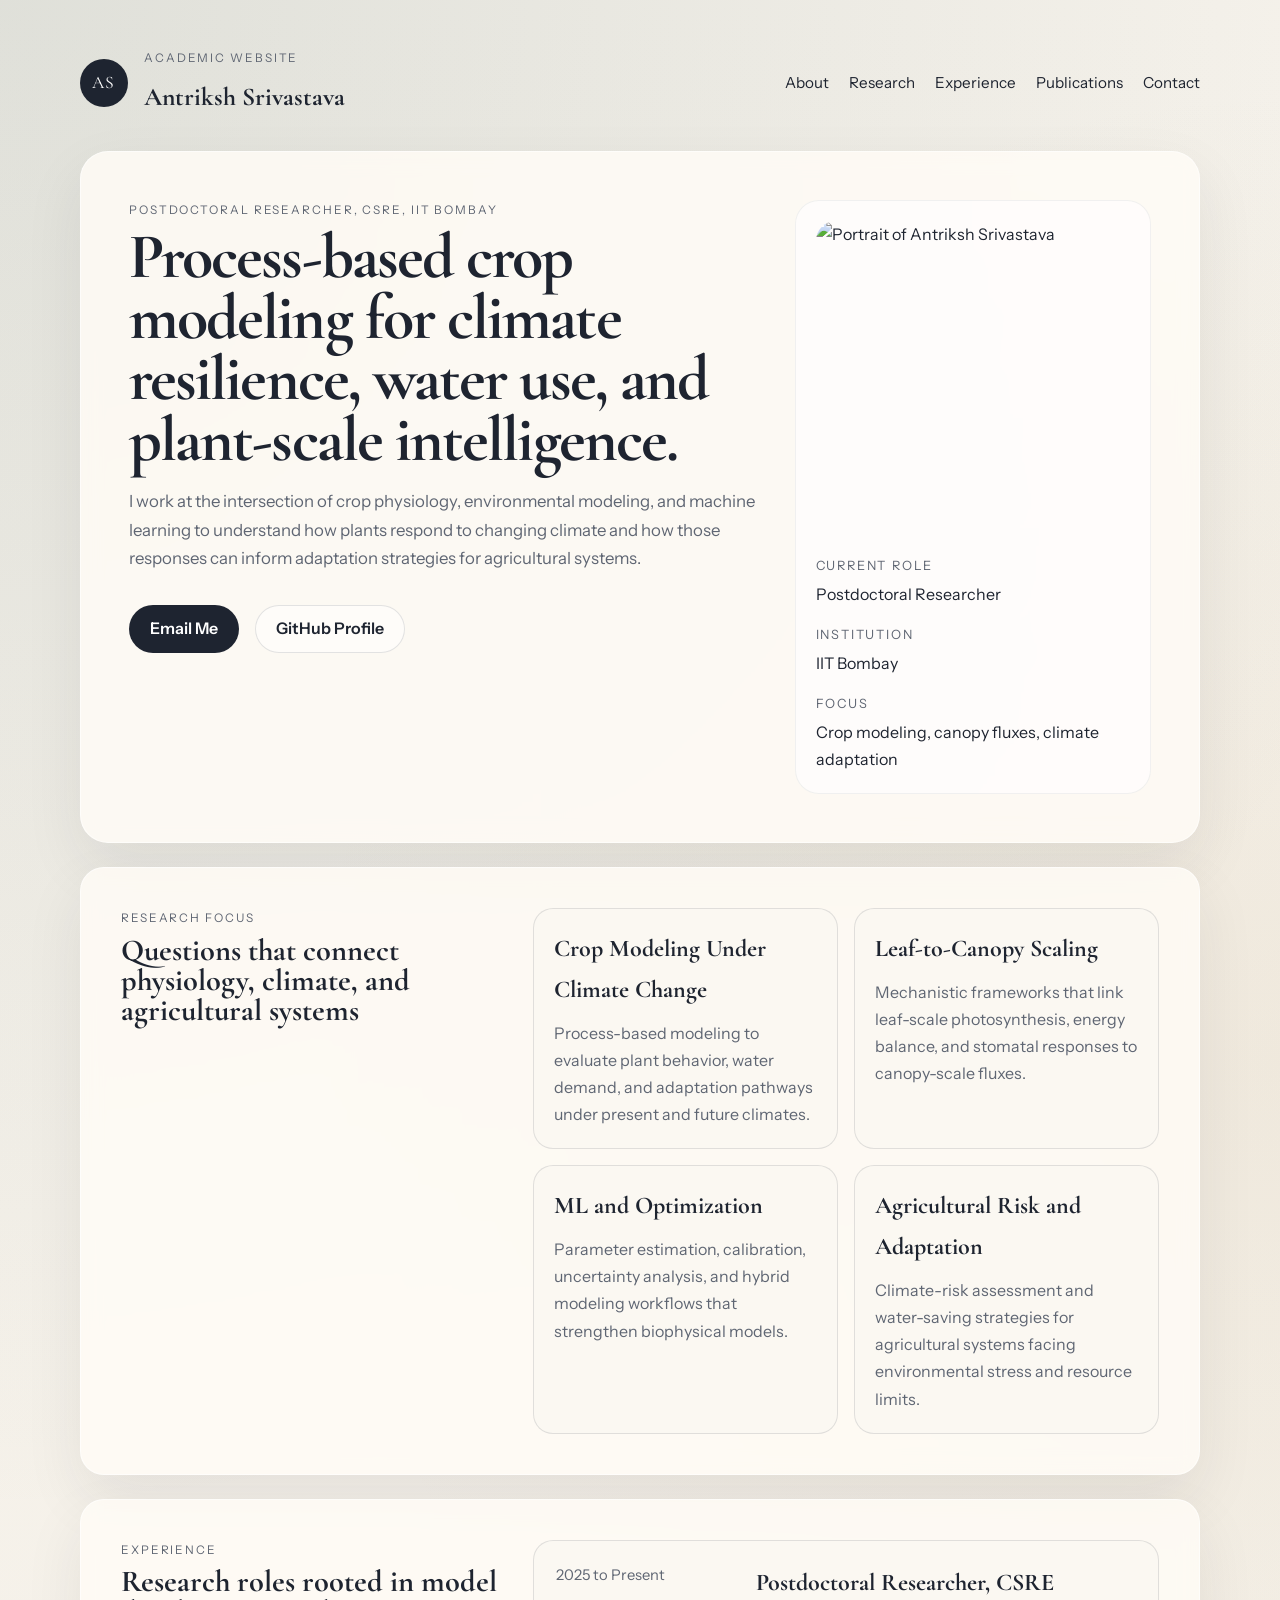
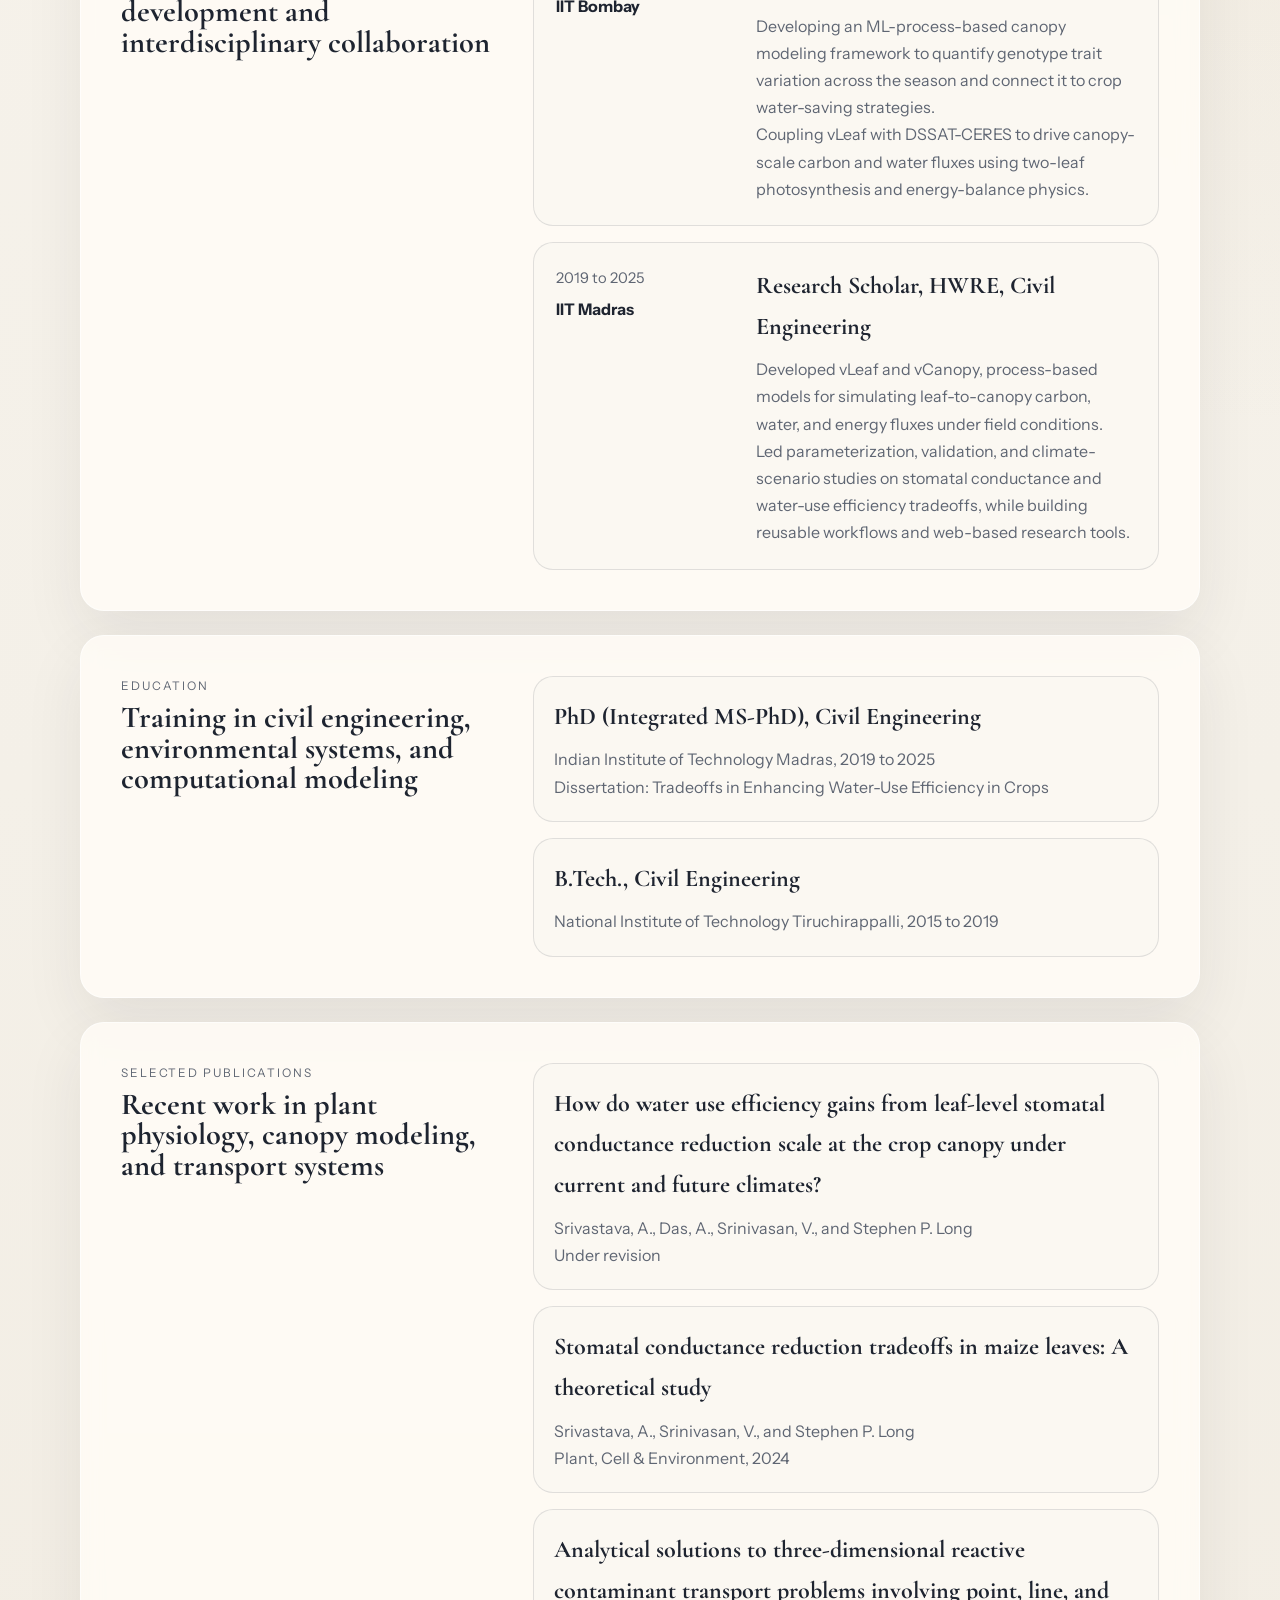
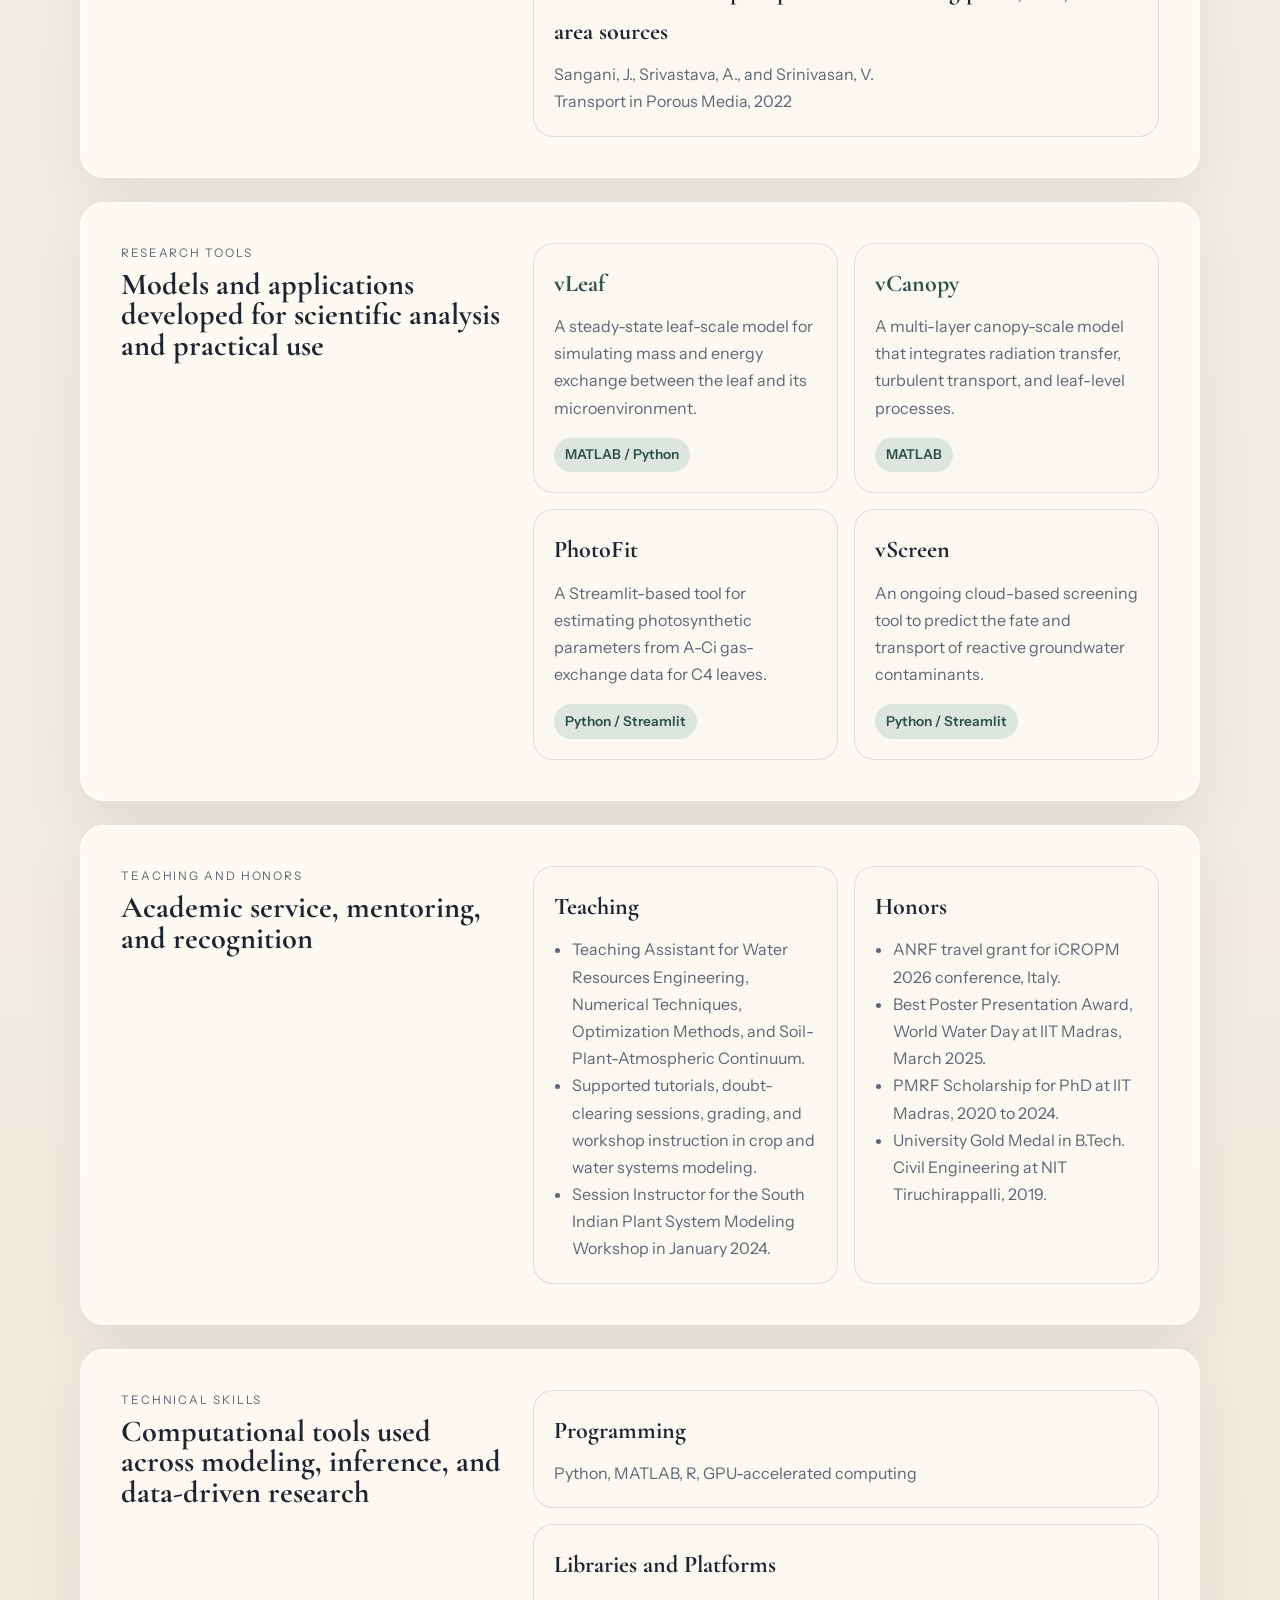
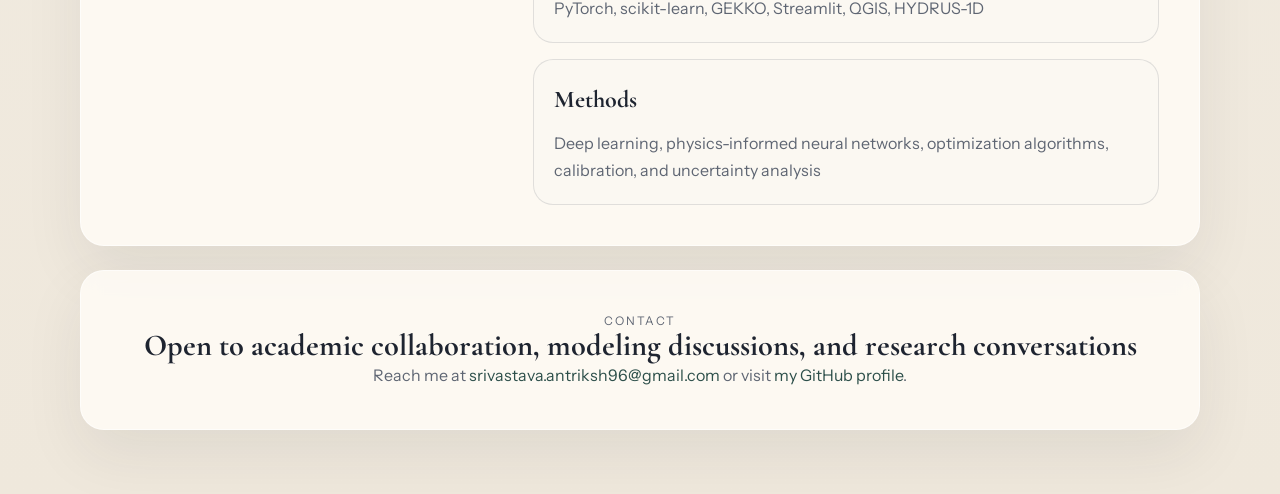
==== commit 19291630: "Re-added the old website files" ====
--- a/index.html
+++ b/index.html
@@ -3,50 +3,49 @@
 <head>
   <meta charset="UTF-8">
   <meta name="viewport" content="width=device-width, initial-scale=1.0">
-  <title>Antriksh Srivastava | Crop Modeling and Plant-Environment Research</title>
-  <meta name="description" content="Academic website of Antriksh Srivastava, Postdoctoral Researcher working on crop modeling, canopy fluxes, water use, climate adaptation, and machine learning.">
+  <title>Antriksh Srivastava | Research Profile</title>
+  <meta name="description" content="Academic profile of Antriksh Srivastava, Postdoctoral Researcher working on crop modeling, climate adaptation, and plant-environment interactions.">
   <link rel="preconnect" href="https://fonts.googleapis.com">
   <link rel="preconnect" href="https://fonts.gstatic.com" crossorigin>
-  <link href="https://fonts.googleapis.com/css2?family=Cormorant+Garamond:wght@500;600;700&family=Instrument+Sans:wght@400;500;600;700;800&display=swap" rel="stylesheet">
-  <link rel="stylesheet" href="assets/css/styles.css">
+  <link href="https://fonts.googleapis.com/css2?family=Cormorant+Garamond:wght@500;600;700&family=Instrument+Sans:wght@400;500;600&display=swap" rel="stylesheet">
+  <link rel="stylesheet" href="styles.css">
 </head>
-<body data-page="home">
+<body>
   <div class="page-shell">
     <header class="site-header">
-      <a class="brand" href="index.html" aria-label="Go to homepage">
+      <div class="brand">
         <span class="brand-mark">AS</span>
-        <span>
-          <span class="eyebrow">Academic Website</span>
-          <span class="brand-title">Antriksh Srivastava</span>
-        </span>
-      </a>
-      <button class="mobile-nav-toggle" type="button" aria-expanded="false" aria-controls="primary-nav">Menu</button>
-      <nav class="site-nav" id="primary-nav" aria-label="Primary navigation">
-        <a href="index.html" data-nav="home">Home</a>
-        <a href="research.html" data-nav="research">Research</a>
-        <a href="experience.html" data-nav="experience">Experience</a>
-        <a href="publications.html" data-nav="publications">Publications</a>
-        <a href="tools.html" data-nav="tools">Tools</a>
-        <a href="contact.html" data-nav="contact">Contact</a>
+        <div>
+          <p class="eyebrow">Academic Website</p>
+          <h1>Antriksh Srivastava</h1>
+        </div>
+      </div>
+      <nav class="site-nav" aria-label="Primary navigation">
+        <a href="#about">About</a>
+        <a href="#research">Research</a>
+        <a href="#experience">Experience</a>
+        <a href="#publications">Publications</a>
+        <a href="#contact">Contact</a>
       </nav>
     </header>
+
     <main>
-      <section class="hero">
+      <section class="hero" id="about">
         <div class="hero-copy">
           <p class="eyebrow">Postdoctoral Researcher, CSRE, IIT Bombay</p>
-          <h1>Process-based crop modeling for <span>climate-resilient agriculture.</span></h1>
+          <h2>Process-based crop modeling for climate resilience, water use, and plant-scale intelligence.</h2>
           <p class="lead">
-            I work at the intersection of crop physiology, environmental modeling, and machine learning to understand how plants respond to changing climate, water stress, and management decisions.
+            I work at the intersection of crop physiology, environmental modeling, and machine learning to understand how
+            plants respond to changing climate and how those responses can inform adaptation strategies for agricultural systems.
           </p>
           <div class="hero-actions">
-            <a class="button button-primary" href="research.html">Explore Research</a>
-            <a class="button button-secondary" href="publications.html">View Publications</a>
-            <a class="button button-secondary" href="mailto:srivastava.antriksh96@gmail.com">Email Me</a>
+            <a class="button button-primary" href="mailto:srivastava.antriksh96@gmail.com">Email Me</a>
+            <a class="button button-secondary" href="https://github.com/GitHub-srivastava" target="_blank" rel="noreferrer">GitHub Profile</a>
           </div>
         </div>
         <aside class="hero-card">
           <img src="https://avatars.githubusercontent.com/u/59443914?v=4" alt="Portrait of Antriksh Srivastava" class="profile-image">
-          <dl class="profile-meta">
+          <dl>
             <div>
               <dt>Current Role</dt>
               <dd>Postdoctoral Researcher</dd>
@@ -56,72 +55,196 @@
               <dd>IIT Bombay</dd>
             </div>
             <div>
-              <dt>Research Focus</dt>
+              <dt>Focus</dt>
               <dd>Crop modeling, canopy fluxes, climate adaptation</dd>
             </div>
           </dl>
         </aside>
       </section>
 
-      <section class="stat-strip reveal">
-        <div class="stat"><strong>4</strong><span>Core research directions</span></div>
-        <div class="stat"><strong>2</strong><span>Process-based model families</span></div>
-        <div class="stat"><strong>ML</strong><span>Hybrid modeling and parameter estimation</span></div>
-        <div class="stat"><strong>WUE</strong><span>Water-use efficiency and climate response</span></div>
-      </section>
-
-      <section class="panel section-grid reveal">
+      <section class="section-grid" id="research">
         <div>
           <p class="section-label">Research Focus</p>
-          <h2>Questions that connect physiology, climate, and agricultural systems</h2>
+          <h3>Questions that connect physiology, climate, and agricultural systems</h3>
         </div>
         <div class="cards">
-          <article class="card reveal reveal-delay-1">
-            <span class="card-icon">01</span>
-            <h3>Crop Modeling Under Climate Change</h3>
+          <article class="card">
+            <h4>Crop Modeling Under Climate Change</h4>
             <p>Process-based modeling to evaluate plant behavior, water demand, and adaptation pathways under present and future climates.</p>
           </article>
-          <article class="card reveal reveal-delay-2">
-            <span class="card-icon">02</span>
-            <h3>Leaf-to-Canopy Scaling</h3>
+          <article class="card">
+            <h4>Leaf-to-Canopy Scaling</h4>
             <p>Mechanistic frameworks that link leaf-scale photosynthesis, energy balance, and stomatal responses to canopy-scale fluxes.</p>
           </article>
-          <article class="card reveal reveal-delay-1">
-            <span class="card-icon">03</span>
-            <h3>ML and Optimization</h3>
-            <p>Parameter estimation, calibration, uncertainty analysis, and hybrid workflows that strengthen biophysical models.</p>
-          </article>
-          <article class="card reveal reveal-delay-2">
-            <span class="card-icon">04</span>
-            <h3>Agricultural Risk and Adaptation</h3>
+          <article class="card">
+            <h4>ML and Optimization</h4>
+            <p>Parameter estimation, calibration, uncertainty analysis, and hybrid modeling workflows that strengthen biophysical models.</p>
+          </article>
+          <article class="card">
+            <h4>Agricultural Risk and Adaptation</h4>
             <p>Climate-risk assessment and water-saving strategies for agricultural systems facing environmental stress and resource limits.</p>
           </article>
         </div>
       </section>
 
-      <section class="panel section-grid reveal">
-        <div>
-          <p class="section-label">Current Direction</p>
-          <h2>From leaf biochemistry to field-scale decisions</h2>
-        </div>
-        <div>
-          <p class="panel-lead">
-            My work combines mechanistic plant physiology with computational workflows, with a focus on improving how crop models represent carbon uptake, energy balance, and water-use behavior under stress.
-          </p>
-          <div class="action-row">
-            <a class="button button-primary" href="tools.html">Research Tools</a>
-            <a class="button button-secondary" href="experience.html">Academic Background</a>
+      <section class="section-grid" id="experience">
+        <div>
+          <p class="section-label">Experience</p>
+          <h3>Research roles rooted in model development and interdisciplinary collaboration</h3>
+        </div>
+        <div class="timeline">
+          <article class="timeline-item">
+            <div class="timeline-meta">
+              <span>2025 to Present</span>
+              <strong>IIT Bombay</strong>
+            </div>
+            <div>
+              <h4>Postdoctoral Researcher, CSRE</h4>
+              <p>Developing an ML-process-based canopy modeling framework to quantify genotype trait variation across the season and connect it to crop water-saving strategies.</p>
+              <p>Coupling vLeaf with DSSAT-CERES to drive canopy-scale carbon and water fluxes using two-leaf photosynthesis and energy-balance physics.</p>
+            </div>
+          </article>
+          <article class="timeline-item">
+            <div class="timeline-meta">
+              <span>2019 to 2025</span>
+              <strong>IIT Madras</strong>
+            </div>
+            <div>
+              <h4>Research Scholar, HWRE, Civil Engineering</h4>
+              <p>Developed vLeaf and vCanopy, process-based models for simulating leaf-to-canopy carbon, water, and energy fluxes under field conditions.</p>
+              <p>Led parameterization, validation, and climate-scenario studies on stomatal conductance and water-use efficiency tradeoffs, while building reusable workflows and web-based research tools.</p>
+            </div>
+          </article>
+        </div>
+      </section>
+
+      <section class="section-grid">
+        <div>
+          <p class="section-label">Education</p>
+          <h3>Training in civil engineering, environmental systems, and computational modeling</h3>
+        </div>
+        <div class="stack-list">
+          <article>
+            <h4>PhD (Integrated MS-PhD), Civil Engineering</h4>
+            <p>Indian Institute of Technology Madras, 2019 to 2025</p>
+            <p class="muted">Dissertation: Tradeoffs in Enhancing Water-Use Efficiency in Crops</p>
+          </article>
+          <article>
+            <h4>B.Tech., Civil Engineering</h4>
+            <p>National Institute of Technology Tiruchirappalli, 2015 to 2019</p>
+          </article>
+        </div>
+      </section>
+
+      <section class="section-grid" id="publications">
+        <div>
+          <p class="section-label">Selected Publications</p>
+          <h3>Recent work in plant physiology, canopy modeling, and transport systems</h3>
+        </div>
+        <div class="stack-list publication-list">
+          <article>
+            <h4>How do water use efficiency gains from leaf-level stomatal conductance reduction scale at the crop canopy under current and future climates?</h4>
+            <p>Srivastava, A., Das, A., Srinivasan, V., and Stephen P. Long</p>
+            <p class="muted">Under revision</p>
+          </article>
+          <article>
+            <h4>Stomatal conductance reduction tradeoffs in maize leaves: A theoretical study</h4>
+            <p>Srivastava, A., Srinivasan, V., and Stephen P. Long</p>
+            <p class="muted">Plant, Cell &amp; Environment, 2024</p>
+          </article>
+          <article>
+            <h4>Analytical solutions to three-dimensional reactive contaminant transport problems involving point, line, and area sources</h4>
+            <p>Sangani, J., Srivastava, A., and Srinivasan, V.</p>
+            <p class="muted">Transport in Porous Media, 2022</p>
+          </article>
+        </div>
+      </section>
+
+      <section class="section-grid">
+        <div>
+          <p class="section-label">Research Tools</p>
+          <h3>Models and applications developed for scientific analysis and practical use</h3>
+        </div>
+        <div class="cards">
+          <article class="card tool-card">
+            <h4><a href="https://github.com/GitHub-srivastava/vLeaf" target="_blank" rel="noreferrer">vLeaf</a></h4>
+            <p>A steady-state leaf-scale model for simulating mass and energy exchange between the leaf and its microenvironment.</p>
+            <span class="tag">MATLAB / Python</span>
+          </article>
+          <article class="card tool-card">
+            <h4><a href="https://github.com/GitHub-srivastava/vCanopy" target="_blank" rel="noreferrer">vCanopy</a></h4>
+            <p>A multi-layer canopy-scale model that integrates radiation transfer, turbulent transport, and leaf-level processes.</p>
+            <span class="tag">MATLAB</span>
+          </article>
+          <article class="card tool-card">
+            <h4>PhotoFit</h4>
+            <p>A Streamlit-based tool for estimating photosynthetic parameters from A-Ci gas-exchange data for C4 leaves.</p>
+            <span class="tag">Python / Streamlit</span>
+          </article>
+          <article class="card tool-card">
+            <h4>vScreen</h4>
+            <p>An ongoing cloud-based screening tool to predict the fate and transport of reactive groundwater contaminants.</p>
+            <span class="tag">Python / Streamlit</span>
+          </article>
+        </div>
+      </section>
+
+      <section class="section-grid">
+        <div>
+          <p class="section-label">Teaching and Honors</p>
+          <h3>Academic service, mentoring, and recognition</h3>
+        </div>
+        <div class="two-column-list">
+          <div>
+            <h4>Teaching</h4>
+            <ul>
+              <li>Teaching Assistant for Water Resources Engineering, Numerical Techniques, Optimization Methods, and Soil-Plant-Atmospheric Continuum.</li>
+              <li>Supported tutorials, doubt-clearing sessions, grading, and workshop instruction in crop and water systems modeling.</li>
+              <li>Session Instructor for the South Indian Plant System Modeling Workshop in January 2024.</li>
+            </ul>
           </div>
-        </div>
+          <div>
+            <h4>Honors</h4>
+            <ul>
+              <li>ANRF travel grant for iCROPM 2026 conference, Italy.</li>
+              <li>Best Poster Presentation Award, World Water Day at IIT Madras, March 2025.</li>
+              <li>PMRF Scholarship for PhD at IIT Madras, 2020 to 2024.</li>
+              <li>University Gold Medal in B.Tech. Civil Engineering at NIT Tiruchirappalli, 2019.</li>
+            </ul>
+          </div>
+        </div>
+      </section>
+
+      <section class="section-grid">
+        <div>
+          <p class="section-label">Technical Skills</p>
+          <h3>Computational tools used across modeling, inference, and data-driven research</h3>
+        </div>
+        <div class="skill-groups">
+          <article>
+            <h4>Programming</h4>
+            <p>Python, MATLAB, R, GPU-accelerated computing</p>
+          </article>
+          <article>
+            <h4>Libraries and Platforms</h4>
+            <p>PyTorch, scikit-learn, GEKKO, Streamlit, QGIS, HYDRUS-1D</p>
+          </article>
+          <article>
+            <h4>Methods</h4>
+            <p>Deep learning, physics-informed neural networks, optimization algorithms, calibration, and uncertainty analysis</p>
+          </article>
+        </div>
+      </section>
+
+      <section class="contact-section" id="contact">
+        <p class="section-label">Contact</p>
+        <h3>Open to academic collaboration, modeling discussions, and research conversations</h3>
+        <p>
+          Reach me at <a href="mailto:srivastava.antriksh96@gmail.com">srivastava.antriksh96@gmail.com</a>
+          or visit <a href="https://github.com/GitHub-srivastava" target="_blank" rel="noreferrer">my GitHub profile</a>.
+        </p>
       </section>
     </main>
-    <footer class="footer">
-      <div class="footer-inner">
-        <span>© <span data-current-year></span> Antriksh Srivastava</span>
-        <span>Built as a static GitHub Pages site.</span>
-      </div>
-    </footer>
   </div>
-  <script src="assets/js/main.js"></script>
 </body>
 </html>
--- a/styles.css
+++ b/styles.css
@@ -0,0 +1,376 @@
+:root {
+  --bg: #f4f0e8;
+  --paper: rgba(255, 252, 246, 0.85);
+  --surface: #fbf8f2;
+  --ink: #1e2430;
+  --muted: #5f6673;
+  --line: rgba(30, 36, 48, 0.12);
+  --accent: #2d4f4a;
+  --accent-soft: #dce6df;
+  --shadow: 0 24px 60px rgba(34, 41, 56, 0.08);
+}
+
+* {
+  box-sizing: border-box;
+}
+
+html {
+  scroll-behavior: smooth;
+}
+
+body {
+  margin: 0;
+  font-family: "Instrument Sans", sans-serif;
+  color: var(--ink);
+  background:
+    radial-gradient(circle at top left, rgba(45, 79, 74, 0.12), transparent 28%),
+    radial-gradient(circle at right 20%, rgba(189, 163, 119, 0.12), transparent 22%),
+    linear-gradient(180deg, #f8f4ed 0%, var(--bg) 45%, #efe8dc 100%);
+  line-height: 1.7;
+}
+
+img {
+  max-width: 100%;
+  display: block;
+}
+
+a {
+  color: var(--accent);
+  text-decoration: none;
+}
+
+a:hover {
+  text-decoration: underline;
+}
+
+.page-shell {
+  width: min(1120px, calc(100% - 2rem));
+  margin: 0 auto;
+  padding: 2rem 0 4rem;
+}
+
+.site-header {
+  display: flex;
+  justify-content: space-between;
+  align-items: center;
+  gap: 1.5rem;
+  padding: 1rem 0 2rem;
+}
+
+.brand {
+  display: flex;
+  align-items: center;
+  gap: 1rem;
+}
+
+.brand h1,
+.hero h2,
+.section-grid h3,
+.contact-section h3,
+.card h4,
+.timeline-item h4,
+.stack-list h4,
+.two-column-list h4,
+.skill-groups h4 {
+  font-family: "Cormorant Garamond", serif;
+}
+
+.brand h1 {
+  margin: 0;
+  font-size: 1.6rem;
+}
+
+.brand-mark {
+  width: 3rem;
+  height: 3rem;
+  border-radius: 50%;
+  display: grid;
+  place-items: center;
+  background: var(--ink);
+  color: #fff;
+  font-family: "Cormorant Garamond", serif;
+  font-size: 1.1rem;
+  letter-spacing: 0.08em;
+}
+
+.eyebrow,
+.section-label {
+  margin: 0 0 0.45rem;
+  text-transform: uppercase;
+  letter-spacing: 0.16em;
+  font-size: 0.74rem;
+  color: var(--muted);
+}
+
+.site-nav {
+  display: flex;
+  flex-wrap: wrap;
+  gap: 1.25rem;
+}
+
+.site-nav a {
+  font-size: 0.95rem;
+  color: var(--ink);
+}
+
+.hero,
+.section-grid,
+.contact-section {
+  background: var(--paper);
+  border: 1px solid rgba(255, 255, 255, 0.55);
+  box-shadow: var(--shadow);
+  backdrop-filter: blur(10px);
+}
+
+.hero {
+  display: grid;
+  grid-template-columns: minmax(0, 1.6fr) minmax(280px, 0.9fr);
+  gap: 2rem;
+  padding: 3rem;
+  border-radius: 28px;
+}
+
+.hero h2 {
+  margin: 0;
+  font-size: clamp(2.7rem, 5vw, 4.4rem);
+  line-height: 0.95;
+  letter-spacing: -0.03em;
+}
+
+.lead {
+  max-width: 62ch;
+  font-size: 1.05rem;
+  color: var(--muted);
+}
+
+.hero-actions {
+  display: flex;
+  flex-wrap: wrap;
+  gap: 1rem;
+  margin-top: 2rem;
+}
+
+.button {
+  display: inline-flex;
+  align-items: center;
+  justify-content: center;
+  min-height: 48px;
+  padding: 0 1.25rem;
+  border-radius: 999px;
+  border: 1px solid transparent;
+  font-weight: 600;
+}
+
+.button:hover {
+  text-decoration: none;
+}
+
+.button-primary {
+  background: var(--ink);
+  color: #fff;
+}
+
+.button-secondary {
+  border-color: var(--line);
+  color: var(--ink);
+  background: rgba(255, 255, 255, 0.55);
+}
+
+.hero-card {
+  padding: 1.25rem;
+  border-radius: 24px;
+  background: rgba(255, 255, 255, 0.62);
+  border: 1px solid rgba(30, 36, 48, 0.06);
+}
+
+.profile-image {
+  aspect-ratio: 1 / 1;
+  object-fit: cover;
+  border-radius: 20px;
+  margin-bottom: 1.25rem;
+}
+
+.hero-card dl {
+  margin: 0;
+  display: grid;
+  gap: 1rem;
+}
+
+.hero-card dt {
+  font-size: 0.8rem;
+  text-transform: uppercase;
+  letter-spacing: 0.14em;
+  color: var(--muted);
+}
+
+.hero-card dd {
+  margin: 0.25rem 0 0;
+  font-size: 1rem;
+}
+
+.section-grid,
+.contact-section {
+  margin-top: 1.5rem;
+  padding: 2.5rem;
+  border-radius: 24px;
+}
+
+.section-grid {
+  display: grid;
+  grid-template-columns: minmax(240px, 0.85fr) minmax(0, 1.4fr);
+  gap: 2rem;
+}
+
+.section-grid h3,
+.contact-section h3 {
+  margin: 0;
+  font-size: clamp(1.9rem, 2vw, 2.6rem);
+  line-height: 1;
+}
+
+.cards {
+  display: grid;
+  grid-template-columns: repeat(2, minmax(0, 1fr));
+  gap: 1rem;
+}
+
+.card,
+.stack-list article,
+.skill-groups article,
+.two-column-list > div,
+.timeline-item {
+  border: 1px solid var(--line);
+  border-radius: 20px;
+  background: var(--surface);
+}
+
+.card,
+.stack-list article,
+.skill-groups article,
+.two-column-list > div {
+  padding: 1.25rem;
+}
+
+.card h4,
+.stack-list h4,
+.timeline-item h4,
+.skill-groups h4,
+.two-column-list h4 {
+  margin: 0 0 0.55rem;
+  font-size: 1.5rem;
+}
+
+.card p,
+.stack-list p,
+.timeline-item p,
+.skill-groups p,
+.two-column-list li,
+.contact-section p {
+  margin: 0;
+  color: var(--muted);
+}
+
+.timeline {
+  display: grid;
+  gap: 1rem;
+}
+
+.timeline-item {
+  display: grid;
+  grid-template-columns: 180px minmax(0, 1fr);
+  gap: 1.25rem;
+  padding: 1.4rem;
+}
+
+.timeline-meta span,
+.timeline-meta strong {
+  display: block;
+}
+
+.timeline-meta span {
+  color: var(--muted);
+  font-size: 0.92rem;
+}
+
+.timeline-meta strong {
+  margin-top: 0.3rem;
+}
+
+.stack-list,
+.skill-groups {
+  display: grid;
+  gap: 1rem;
+}
+
+.muted {
+  color: var(--muted);
+}
+
+.two-column-list {
+  display: grid;
+  grid-template-columns: repeat(2, minmax(0, 1fr));
+  gap: 1rem;
+}
+
+.two-column-list ul {
+  margin: 0;
+  padding-left: 1.1rem;
+  color: var(--muted);
+}
+
+.tag {
+  display: inline-block;
+  margin-top: 1rem;
+  padding: 0.35rem 0.7rem;
+  border-radius: 999px;
+  background: var(--accent-soft);
+  color: var(--accent);
+  font-size: 0.85rem;
+  font-weight: 600;
+}
+
+.contact-section {
+  text-align: center;
+}
+
+@media (max-width: 900px) {
+  .site-header,
+  .hero,
+  .section-grid,
+  .timeline-item,
+  .two-column-list {
+    grid-template-columns: 1fr;
+  }
+
+  .site-header {
+    display: grid;
+  }
+
+  .site-nav {
+    gap: 0.9rem;
+  }
+
+  .cards {
+    grid-template-columns: 1fr;
+  }
+
+  .hero,
+  .section-grid,
+  .contact-section {
+    padding: 1.6rem;
+  }
+}
+
+@media (max-width: 640px) {
+  .page-shell {
+    width: min(100% - 1rem, 1120px);
+  }
+
+  .hero h2 {
+    font-size: 2.35rem;
+  }
+
+  .brand {
+    align-items: flex-start;
+  }
+}
